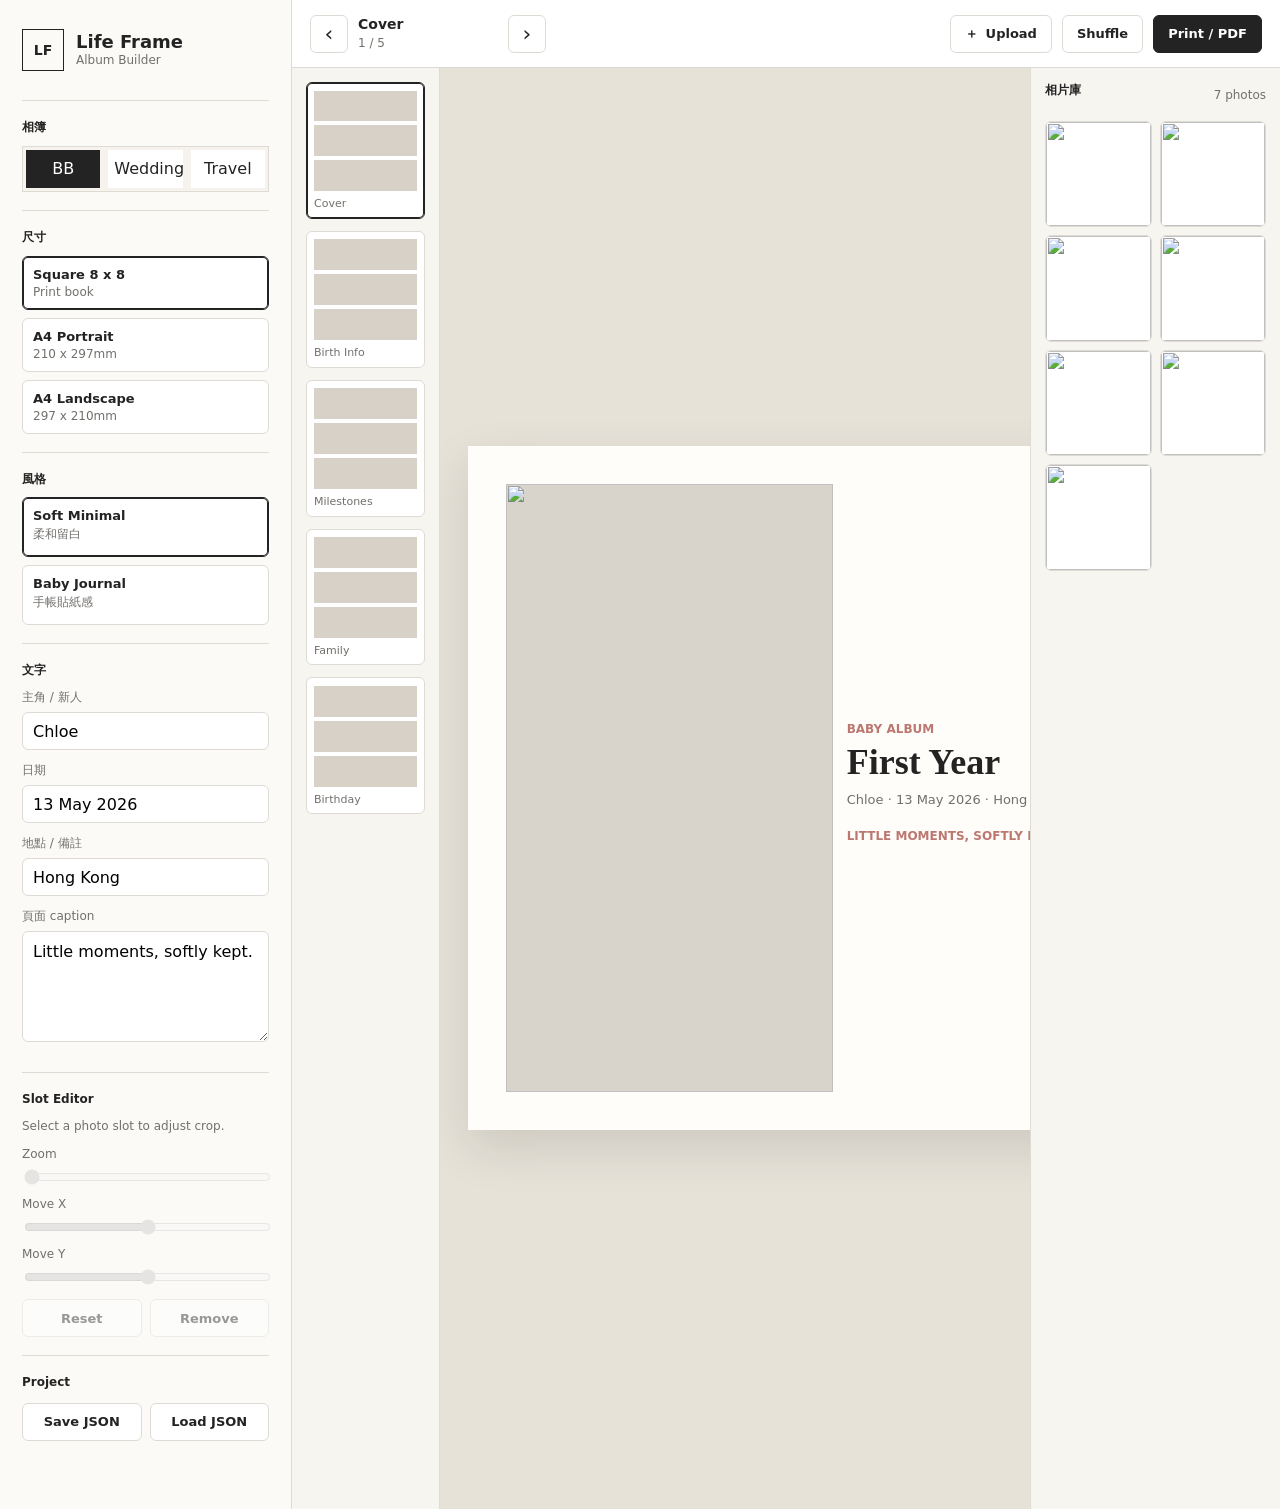
==== life-frame/index.html @ ae2550cc "Publish Life Frame prototype" ====
<!doctype html>
<html lang="zh-Hant-HK">
  <head>
    <meta charset="utf-8" />
    <meta name="viewport" content="width=device-width, initial-scale=1" />
    <title>Life Frame Album Builder</title>
    <link rel="stylesheet" href="./styles.css" />
  </head>
  <body>
    <main class="app-shell">
      <aside class="sidebar" aria-label="Album settings">
        <div class="brand">
          <span class="brand-mark">LF</span>
          <div>
            <h1>Life Frame</h1>
            <p>Album Builder</p>
          </div>
        </div>

        <section class="panel">
          <h2>相簿</h2>
          <div class="segmented" role="group" aria-label="Album type">
            <button class="segment is-active" data-type="baby">BB</button>
            <button class="segment" data-type="wedding">Wedding</button>
            <button class="segment" data-type="travel">Travel</button>
          </div>
        </section>

        <section class="panel">
          <h2>尺寸</h2>
          <div class="option-grid option-grid-compact" id="sizeOptions"></div>
        </section>

        <section class="panel">
          <h2>風格</h2>
          <div class="option-grid" id="styleOptions"></div>
        </section>

        <section class="panel">
          <h2>文字</h2>
          <label class="field">
            <span>主角 / 新人</span>
            <input id="albumTitle" type="text" value="Chloe" />
          </label>
          <label class="field">
            <span>日期</span>
            <input id="albumDate" type="text" value="13 May 2026" />
          </label>
          <label class="field">
            <span>地點 / 備註</span>
            <input id="albumNote" type="text" value="Hong Kong" />
          </label>
          <label class="field">
            <span>頁面 caption</span>
            <textarea id="pageCaption" rows="4"></textarea>
          </label>
        </section>

        <section class="panel">
          <h2>Slot Editor</h2>
          <p class="helper-text" id="slotHint">Select a photo slot to adjust crop.</p>
          <div class="range-stack">
            <label class="range-field">
              <span>Zoom</span>
              <input id="cropZoom" type="range" min="1" max="2.5" step="0.05" value="1" disabled />
            </label>
            <label class="range-field">
              <span>Move X</span>
              <input id="cropX" type="range" min="-45" max="45" step="1" value="0" disabled />
            </label>
            <label class="range-field">
              <span>Move Y</span>
              <input id="cropY" type="range" min="-45" max="45" step="1" value="0" disabled />
            </label>
          </div>
          <div class="button-row">
            <button class="button" id="resetSlot" disabled>Reset</button>
            <button class="button" id="removeSlot" disabled>Remove</button>
          </div>
        </section>

        <section class="panel">
          <h2>Project</h2>
          <div class="button-row">
            <button class="button" id="saveProject">Save JSON</button>
            <label class="file-button file-button-light">
              <input id="projectInput" type="file" accept="application/json,.json" />
              Load JSON
            </label>
          </div>
          <p class="status-text" id="projectStatus" role="status"></p>
        </section>
      </aside>

      <section class="workspace">
        <header class="toolbar">
          <div class="toolbar-left">
            <button class="icon-button" id="prevPage" aria-label="Previous page" title="Previous page">‹</button>
            <div class="page-status">
              <strong id="pageTitle">Cover</strong>
              <span id="pageCount">1 / 5</span>
            </div>
            <button class="icon-button" id="nextPage" aria-label="Next page" title="Next page">›</button>
          </div>
          <div class="toolbar-actions">
            <label class="file-button">
              <input id="photoInput" type="file" accept="image/*" multiple />
              <span>＋</span>
              Upload
            </label>
            <button class="button" id="shufflePhotos">Shuffle</button>
            <button class="button button-primary" id="printAlbum">Print / PDF</button>
          </div>
        </header>

        <div class="editor-grid">
          <nav class="page-strip" id="pageStrip" aria-label="Album pages"></nav>

          <section class="canvas-zone" aria-label="Album preview">
            <div class="album-page" id="albumPage"></div>
          </section>

          <aside class="asset-drawer" aria-label="Photo library">
            <div class="drawer-header">
              <h2>相片庫</h2>
              <span id="photoCount">0 photos</span>
            </div>
            <div class="photo-library" id="photoLibrary"></div>
          </aside>
        </div>
      </section>
    </main>
    <div class="print-stack" id="printStack" aria-hidden="true"></div>

    <script src="./app.js"></script>
  </body>
</html>
---- life-frame/styles.css ----
:root {
  --ink: #232323;
  --muted: #72706c;
  --line: #dedbd4;
  --paper: #fbfaf7;
  --panel: #ffffff;
  --rose: #bd7771;
  --sage: #7b927d;
  --charcoal: #25272a;
  --gold: #b9965b;
  --blue: #527792;
  --shadow: 0 18px 45px rgba(25, 22, 18, 0.12);
}

* {
  box-sizing: border-box;
}

body {
  margin: 0;
  min-height: 100vh;
  color: var(--ink);
  background: #eeece6;
  font-family:
    Inter, ui-sans-serif, system-ui, -apple-system, BlinkMacSystemFont, "Segoe UI",
    "Noto Sans TC", sans-serif;
}

button,
input,
textarea {
  font: inherit;
}

button {
  cursor: pointer;
}

.app-shell {
  display: grid;
  grid-template-columns: 292px minmax(0, 1fr);
  min-height: 100vh;
}

.sidebar {
  background: var(--paper);
  border-right: 1px solid var(--line);
  padding: 22px;
  overflow-y: auto;
}

.brand {
  display: flex;
  align-items: center;
  gap: 12px;
  min-height: 56px;
  margin-bottom: 22px;
}

.brand-mark {
  display: grid;
  place-items: center;
  width: 42px;
  height: 42px;
  border: 1px solid var(--ink);
  color: var(--ink);
  font-size: 14px;
  font-weight: 800;
  letter-spacing: 0;
}

.brand h1 {
  margin: 0;
  font-size: 18px;
  line-height: 1.1;
}

.brand p,
.panel h2,
.drawer-header h2,
.drawer-header span,
.page-status span {
  margin: 0;
  color: var(--muted);
  font-size: 12px;
  line-height: 1.4;
}

.panel {
  padding: 18px 0;
  border-top: 1px solid var(--line);
}

.panel h2,
.drawer-header h2 {
  margin-bottom: 10px;
  color: var(--ink);
  font-weight: 700;
}

.segmented,
.option-grid {
  display: grid;
  gap: 8px;
}

.segmented {
  grid-template-columns: repeat(3, minmax(0, 1fr));
  padding: 3px;
  border: 1px solid var(--line);
  background: #f6f3ee;
}

.segment,
.option,
.button,
.file-button,
.icon-button {
  border: 1px solid var(--line);
  background: #fff;
  color: var(--ink);
}

.segment {
  min-height: 38px;
  border: 0;
}

.segment.is-active {
  background: var(--ink);
  color: #fff;
}

.option-grid-compact {
  grid-template-columns: 1fr;
}

.option {
  width: 100%;
  min-height: 54px;
  padding: 10px;
  text-align: left;
  border-radius: 6px;
}

.option strong,
.option span {
  display: block;
}

.option strong {
  font-size: 13px;
}

.option span {
  margin-top: 3px;
  color: var(--muted);
  font-size: 12px;
}

.option.is-selected {
  border-color: var(--ink);
  box-shadow: inset 0 0 0 1px var(--ink);
}

.swatch-row {
  display: flex;
  gap: 4px;
  margin-top: 8px;
}

.swatch {
  width: 18px;
  height: 8px;
}

.field {
  display: grid;
  gap: 6px;
  margin-bottom: 12px;
}

.field span {
  color: var(--muted);
  font-size: 12px;
}

.field input,
.field textarea {
  width: 100%;
  padding: 8px 10px;
  border: 1px solid var(--line);
  border-radius: 6px;
  background: #fff;
}

.field input {
  min-height: 38px;
}

.field textarea {
  min-height: 84px;
  resize: vertical;
  line-height: 1.45;
}

.helper-text {
  margin: 0 0 12px;
  color: var(--muted);
  font-size: 12px;
  line-height: 1.45;
}

.status-text {
  min-height: 18px;
  margin: 10px 0 0;
  color: var(--muted);
  font-size: 12px;
  line-height: 1.45;
}

.status-text.is-error {
  color: #a33b32;
}

.range-stack {
  display: grid;
  gap: 10px;
}

.range-field {
  display: grid;
  gap: 6px;
}

.range-field span {
  color: var(--muted);
  font-size: 12px;
}

.range-field input {
  width: 100%;
  accent-color: var(--ink);
}

.button-row {
  display: grid;
  grid-template-columns: 1fr 1fr;
  gap: 8px;
  margin-top: 12px;
}

.file-button-light {
  background: #fff;
}

button:disabled,
input:disabled {
  cursor: not-allowed;
  opacity: 0.45;
}

.workspace {
  display: grid;
  grid-template-rows: 68px minmax(0, 1fr);
  min-width: 0;
}

.toolbar {
  display: flex;
  align-items: center;
  justify-content: space-between;
  gap: 16px;
  padding: 12px 18px;
  border-bottom: 1px solid var(--line);
  background: #fff;
}

.toolbar-left,
.toolbar-actions {
  display: flex;
  align-items: center;
  gap: 10px;
}

.page-status {
  min-width: 140px;
}

.page-status strong {
  display: block;
  font-size: 14px;
}

.icon-button {
  width: 38px;
  height: 38px;
  border-radius: 6px;
  font-size: 22px;
  line-height: 1;
}

.button,
.file-button {
  display: inline-flex;
  align-items: center;
  justify-content: center;
  gap: 8px;
  min-height: 38px;
  padding: 0 14px;
  border-radius: 6px;
  font-weight: 700;
  font-size: 13px;
}

.file-button input {
  display: none;
}

.button-primary {
  border-color: var(--ink);
  background: var(--ink);
  color: #fff;
}

.editor-grid {
  display: grid;
  grid-template-columns: 148px minmax(360px, 1fr) 250px;
  min-height: 0;
}

.page-strip,
.asset-drawer {
  overflow-y: auto;
  padding: 14px;
  background: #f7f5ef;
}

.page-strip {
  border-right: 1px solid var(--line);
}

.asset-drawer {
  border-left: 1px solid var(--line);
}

.page-thumb {
  width: 100%;
  aspect-ratio: 1 / 1.15;
  margin-bottom: 12px;
  border: 1px solid var(--line);
  border-radius: 6px;
  background: #fff;
  padding: 7px;
  text-align: left;
}

.page-thumb.is-active {
  border-color: var(--ink);
  box-shadow: inset 0 0 0 1px var(--ink);
}

.mini-layout {
  display: grid;
  gap: 4px;
  height: calc(100% - 20px);
}

.mini-cell {
  background: #d7d1c8;
}

.page-thumb span {
  display: block;
  margin-top: 6px;
  font-size: 11px;
  color: var(--muted);
}

.canvas-zone {
  display: grid;
  place-items: center;
  min-width: 0;
  overflow: auto;
  padding: 28px;
  background: #e6e2d8;
}

.album-page {
  position: relative;
  display: grid;
  gap: var(--page-gap, 14px);
  width: min(76vh, 760px);
  aspect-ratio: var(--page-ratio, 1 / 1);
  padding: var(--page-pad, 38px);
  background: var(--album-bg, #fffdfa);
  box-shadow: var(--shadow);
  overflow: hidden;
}

.print-stack {
  display: none;
}

.album-page.a4-portrait {
  width: min(58vh, 560px);
}

.album-page.a4-landscape {
  width: min(86vw, 900px);
}

.photo-slot {
  position: relative;
  min-height: 0;
  overflow: hidden;
  background: #d8d4cc;
  outline: 0 solid transparent;
  transition:
    outline-color 150ms ease,
    outline-width 150ms ease,
    filter 150ms ease;
}

.photo-slot img {
  width: 100%;
  height: 100%;
  object-fit: contain;
  display: block;
  transform: translate(var(--crop-x, 0), var(--crop-y, 0)) scale(var(--crop-zoom, 1));
  transform-origin: center;
}

.photo-slot.empty::after {
  content: "PHOTO";
  position: absolute;
  inset: 0;
  display: grid;
  place-items: center;
  color: rgba(35, 35, 35, 0.4);
  font-weight: 800;
  font-size: 13px;
}

.photo-slot.is-drop-target {
  outline: 3px solid var(--accent, var(--rose));
  outline-offset: -3px;
  filter: saturate(1.08);
}

.photo-slot.is-active-slot {
  outline: 3px solid var(--ink);
  outline-offset: -3px;
}

.photo-slot.can-click {
  cursor: copy;
}

.album-copy {
  display: grid;
  align-content: center;
  gap: 8px;
  min-height: 0;
}

.album-kicker,
.album-note {
  color: var(--accent, var(--rose));
  font-size: 12px;
  font-weight: 800;
  text-transform: uppercase;
}

.album-heading {
  margin: 0;
  font-family: Georgia, "Times New Roman", serif;
  font-size: 36px;
  line-height: 1.05;
  letter-spacing: 0;
}

.album-subtitle {
  margin: 0;
  color: var(--muted);
  font-size: 13px;
  line-height: 1.5;
}

.drawer-header {
  display: flex;
  align-items: center;
  justify-content: space-between;
  gap: 10px;
  margin-bottom: 12px;
}

.photo-library {
  display: grid;
  grid-template-columns: 1fr 1fr;
  gap: 8px;
}

.library-photo {
  aspect-ratio: 1 / 1;
  border: 1px solid var(--line);
  border-radius: 6px;
  overflow: hidden;
  background: #fff;
  cursor: grab;
}

.library-photo.is-selected {
  border-color: var(--ink);
  box-shadow: 0 0 0 2px var(--ink);
}

.library-photo img {
  width: 100%;
  height: 100%;
  object-fit: cover;
  display: block;
}

.layout-cover {
  grid-template-columns: 1.1fr 0.9fr;
  grid-template-rows: 1fr;
}

.layout-feature {
  grid-template-columns: 1fr 0.78fr;
  grid-template-rows: 1fr 1fr;
}

.layout-feature .photo-slot:first-child {
  grid-row: 1 / 3;
}

.layout-grid {
  grid-template-columns: repeat(3, 1fr);
  grid-template-rows: 0.75fr 1fr 1fr;
}

.layout-grid .album-copy {
  grid-column: 1 / 4;
}

.layout-story {
  grid-template-columns: 0.75fr 1fr;
  grid-template-rows: 0.7fr 1fr;
}

.layout-story .album-copy {
  grid-column: 1 / 3;
}

.layout-final {
  grid-template-columns: 1fr 1fr;
  grid-template-rows: 1fr 0.52fr;
}

.layout-final .album-copy {
  grid-column: 1 / 3;
}

.style-soft {
  --album-bg: #fffdf9;
  --accent: var(--rose);
}

.style-journal {
  --album-bg: #f8f2e8;
  --accent: var(--sage);
  --page-gap: 10px;
}

.style-editorial {
  --album-bg: #ffffff;
  --accent: var(--charcoal);
}

.style-romance {
  --album-bg: #fdf9f3;
  --accent: var(--gold);
}

.style-journal .photo-slot,
.style-romance .photo-slot {
  border-radius: 6px;
}

.style-editorial .album-heading {
  font-family: Didot, Georgia, serif;
}

.style-romance .album-heading {
  color: #5a443f;
}

.style-travel-journal {
  --album-bg: #fbf4e7;
  --accent: #3f7f89;
  --page-gap: 10px;
}

.style-travel-minimal {
  --album-bg: #ffffff;
  --accent: var(--blue);
}

.style-film-trip {
  --album-bg: #f2eee4;
  --accent: #8d4d35;
}

.style-travel-journal .photo-slot,
.style-film-trip .photo-slot {
  border-radius: 6px;
}

.style-film-trip .photo-slot {
  border: 8px solid #fffaf1;
  background: #1f1f1f;
}

@media (max-width: 1040px) {
  .app-shell {
    grid-template-columns: 1fr;
  }

  .sidebar {
    display: grid;
    grid-template-columns: repeat(2, minmax(0, 1fr));
    gap: 0 18px;
    border-right: 0;
    border-bottom: 1px solid var(--line);
  }

  .brand {
    grid-column: 1 / 3;
  }

  .editor-grid {
    grid-template-columns: 112px minmax(300px, 1fr);
  }

  .asset-drawer {
    grid-column: 1 / 3;
    border-left: 0;
    border-top: 1px solid var(--line);
  }

  .photo-library {
    grid-template-columns: repeat(6, minmax(70px, 1fr));
  }
}

@media (max-width: 720px) {
  .toolbar {
    align-items: stretch;
    flex-direction: column;
  }

  .toolbar-actions,
  .toolbar-left {
    justify-content: space-between;
  }

  .sidebar {
    grid-template-columns: 1fr;
  }

  .brand {
    grid-column: auto;
  }

  .editor-grid {
    grid-template-columns: 1fr;
  }

  .page-strip {
    display: flex;
    gap: 10px;
    overflow-x: auto;
    border-right: 0;
    border-bottom: 1px solid var(--line);
  }

  .page-thumb {
    flex: 0 0 92px;
    margin-bottom: 0;
  }

  .canvas-zone {
    padding: 18px;
  }

  .asset-drawer {
    grid-column: auto;
  }

  .photo-library {
    grid-template-columns: repeat(4, minmax(64px, 1fr));
  }

  .album-page,
  .album-page.a4-portrait,
  .album-page.a4-landscape {
    width: min(92vw, 620px);
  }

  .album-heading {
    font-size: 28px;
  }
}

@media print {
  body {
    background: #fff;
  }

  .sidebar,
  .toolbar,
  .page-strip,
  .asset-drawer {
    display: none;
  }

  .app-shell,
  .workspace,
  .editor-grid {
    display: block;
    min-height: auto;
  }

  .canvas-zone {
    display: none;
  }

  .print-stack {
    display: block;
  }

  .album-page {
    width: 100vw;
    height: 100vh;
    box-shadow: none;
    page-break-after: always;
  }
}
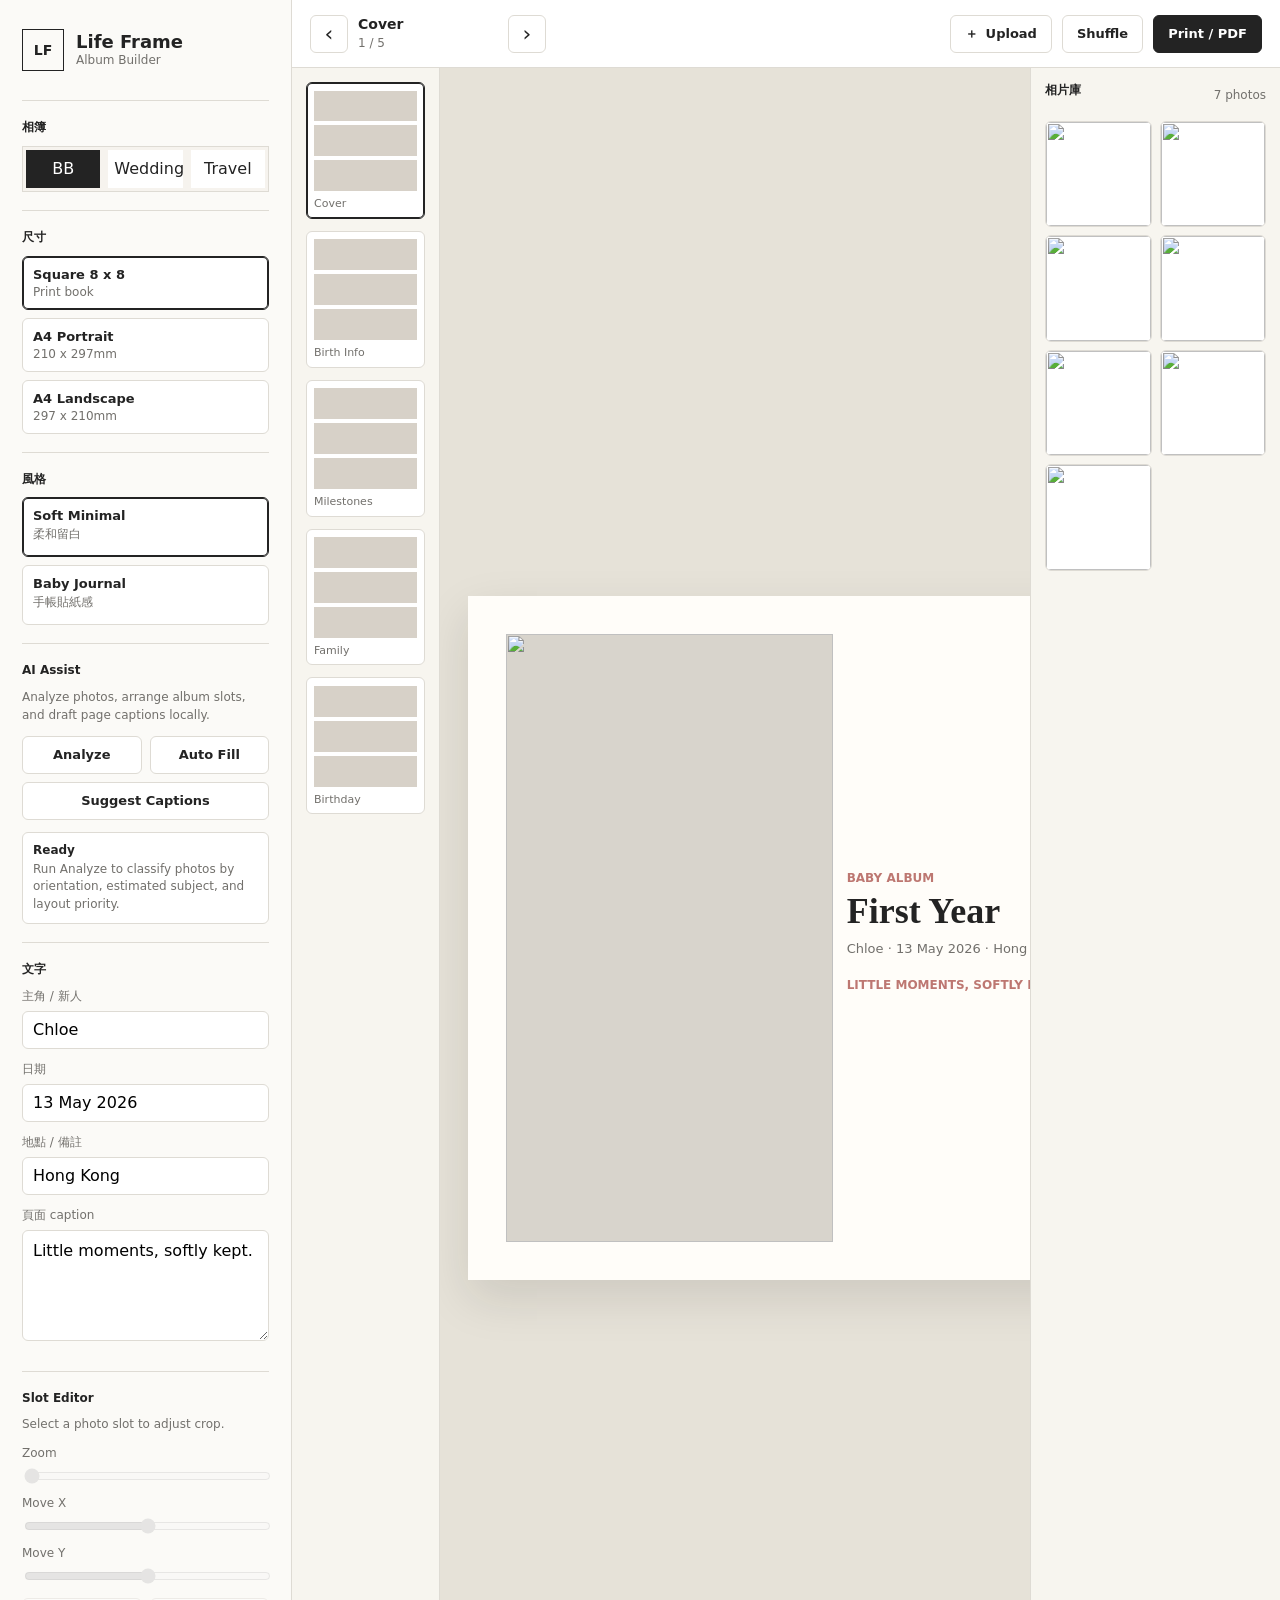
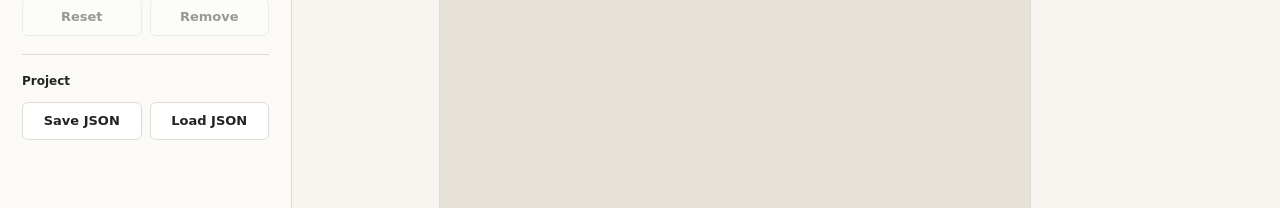
==== commit 05cdbb3c: "Add AI Assist prototype" ====
--- a/life-frame/index.html
+++ b/life-frame/index.html
@@ -34,6 +34,17 @@
         <section class="panel">
           <h2>風格</h2>
           <div class="option-grid" id="styleOptions"></div>
+        </section>
+
+        <section class="panel">
+          <h2>AI Assist</h2>
+          <p class="helper-text">Analyze photos, arrange album slots, and draft page captions locally.</p>
+          <div class="button-row">
+            <button class="button" id="analyzePhotos">Analyze</button>
+            <button class="button" id="autoArrange">Auto Fill</button>
+          </div>
+          <button class="button full-button" id="suggestCaptions">Suggest Captions</button>
+          <div class="ai-results" id="aiResults"></div>
         </section>
 
         <section class="panel">
--- a/life-frame/styles.css
+++ b/life-frame/styles.css
@@ -250,6 +250,53 @@
   margin-top: 12px;
 }
 
+.full-button {
+  width: 100%;
+  margin-top: 8px;
+}
+
+.ai-results {
+  display: grid;
+  gap: 8px;
+  margin-top: 12px;
+}
+
+.ai-card {
+  border: 1px solid var(--line);
+  border-radius: 6px;
+  background: #fff;
+  padding: 10px;
+}
+
+.ai-card strong {
+  display: block;
+  margin-bottom: 4px;
+  font-size: 12px;
+}
+
+.ai-card p {
+  margin: 0;
+  color: var(--muted);
+  font-size: 12px;
+  line-height: 1.45;
+}
+
+.ai-chip-row {
+  display: flex;
+  flex-wrap: wrap;
+  gap: 5px;
+}
+
+.ai-chip {
+  border: 1px solid var(--line);
+  border-radius: 999px;
+  padding: 3px 8px;
+  background: #f7f5ef;
+  color: var(--muted);
+  font-size: 11px;
+  line-height: 1.3;
+}
+
 .file-button-light {
   background: #fff;
 }
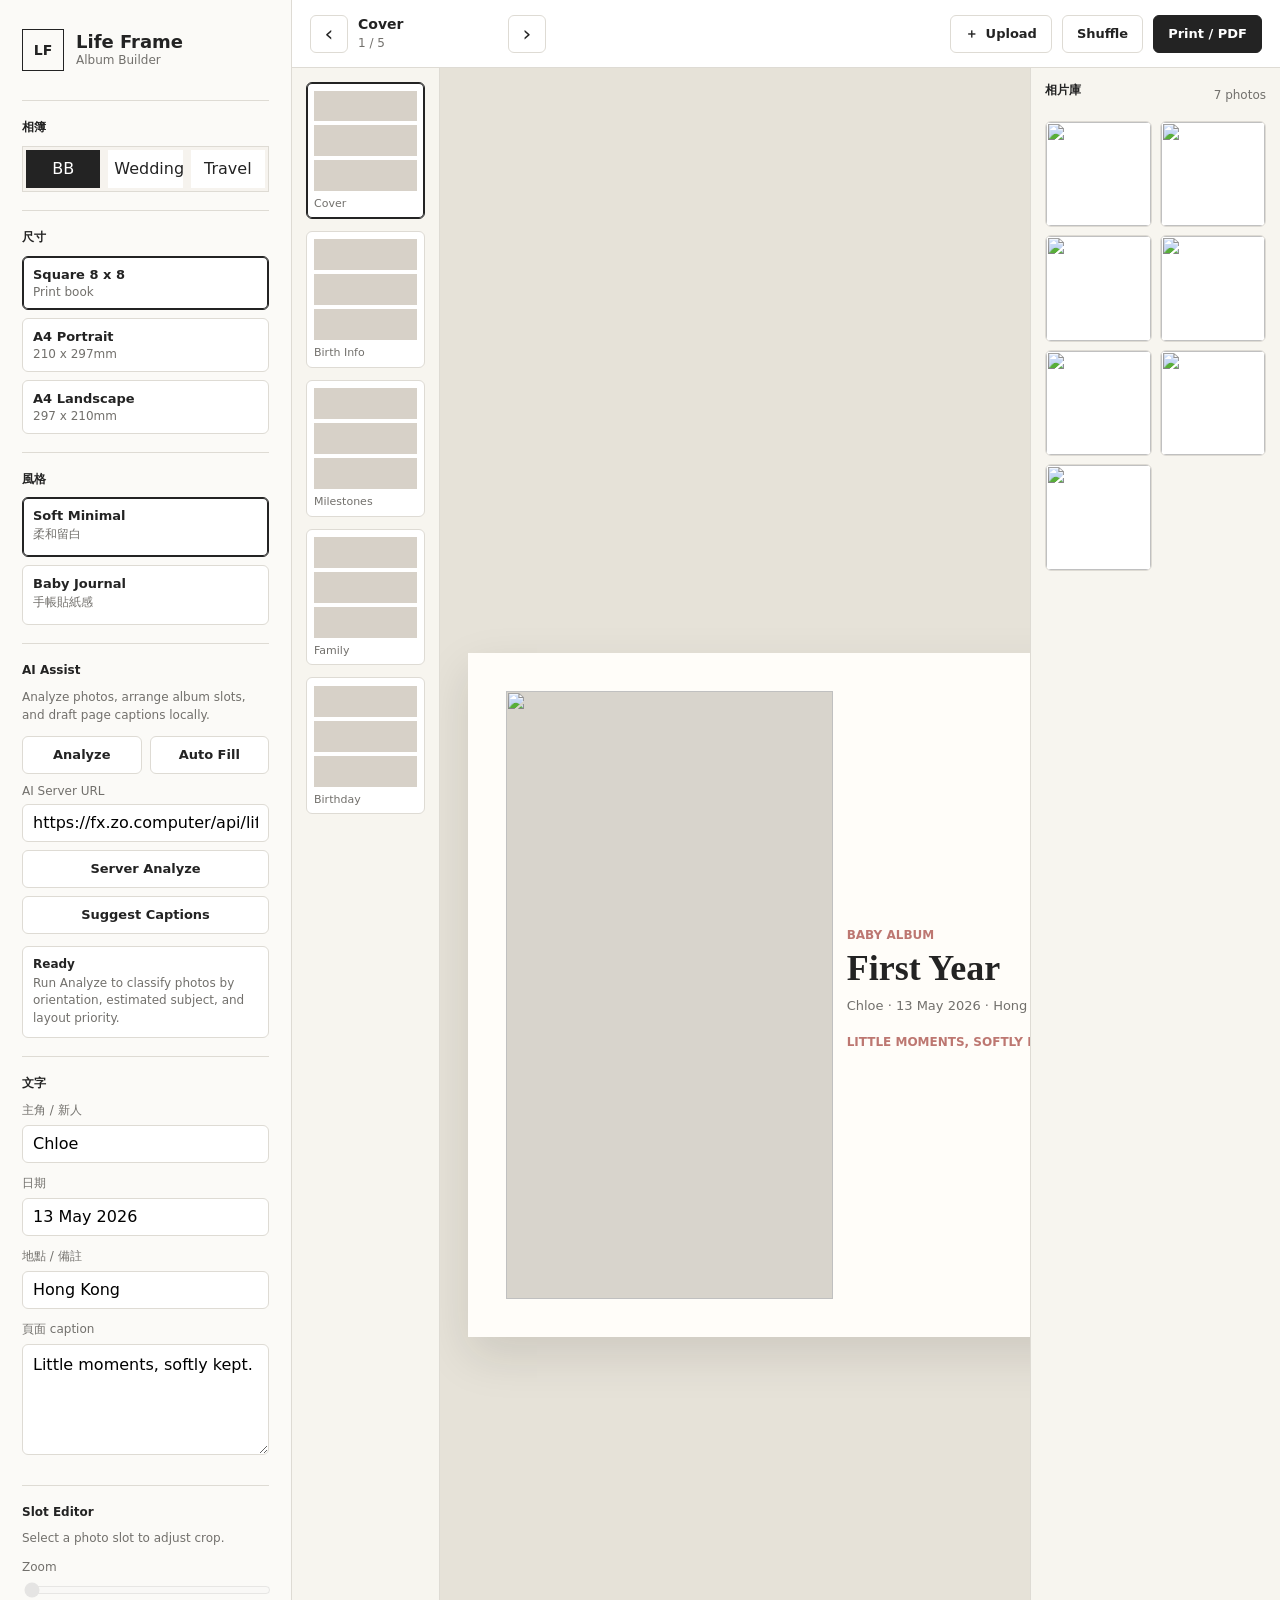
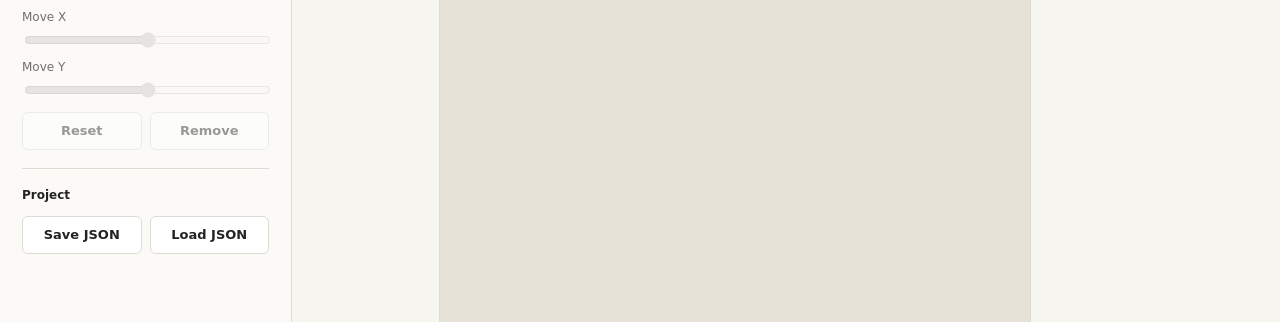
==== commit 06520784: "Connect AI server endpoint" ====
--- a/life-frame/index.html
+++ b/life-frame/index.html
@@ -43,6 +43,11 @@
             <button class="button" id="analyzePhotos">Analyze</button>
             <button class="button" id="autoArrange">Auto Fill</button>
           </div>
+          <label class="field compact-field">
+            <span>AI Server URL</span>
+            <input id="aiServerUrl" type="url" value="https://fx.zo.computer/api/life-frame/analyze-photos" />
+          </label>
+          <button class="button full-button" id="serverAnalyze">Server Analyze</button>
           <button class="button full-button" id="suggestCaptions">Suggest Captions</button>
           <div class="ai-results" id="aiResults"></div>
         </section>
--- a/life-frame/styles.css
+++ b/life-frame/styles.css
@@ -204,6 +204,11 @@
   line-height: 1.45;
 }
 
+.compact-field {
+  margin-top: 10px;
+  margin-bottom: 0;
+}
+
 .helper-text {
   margin: 0 0 12px;
   color: var(--muted);
